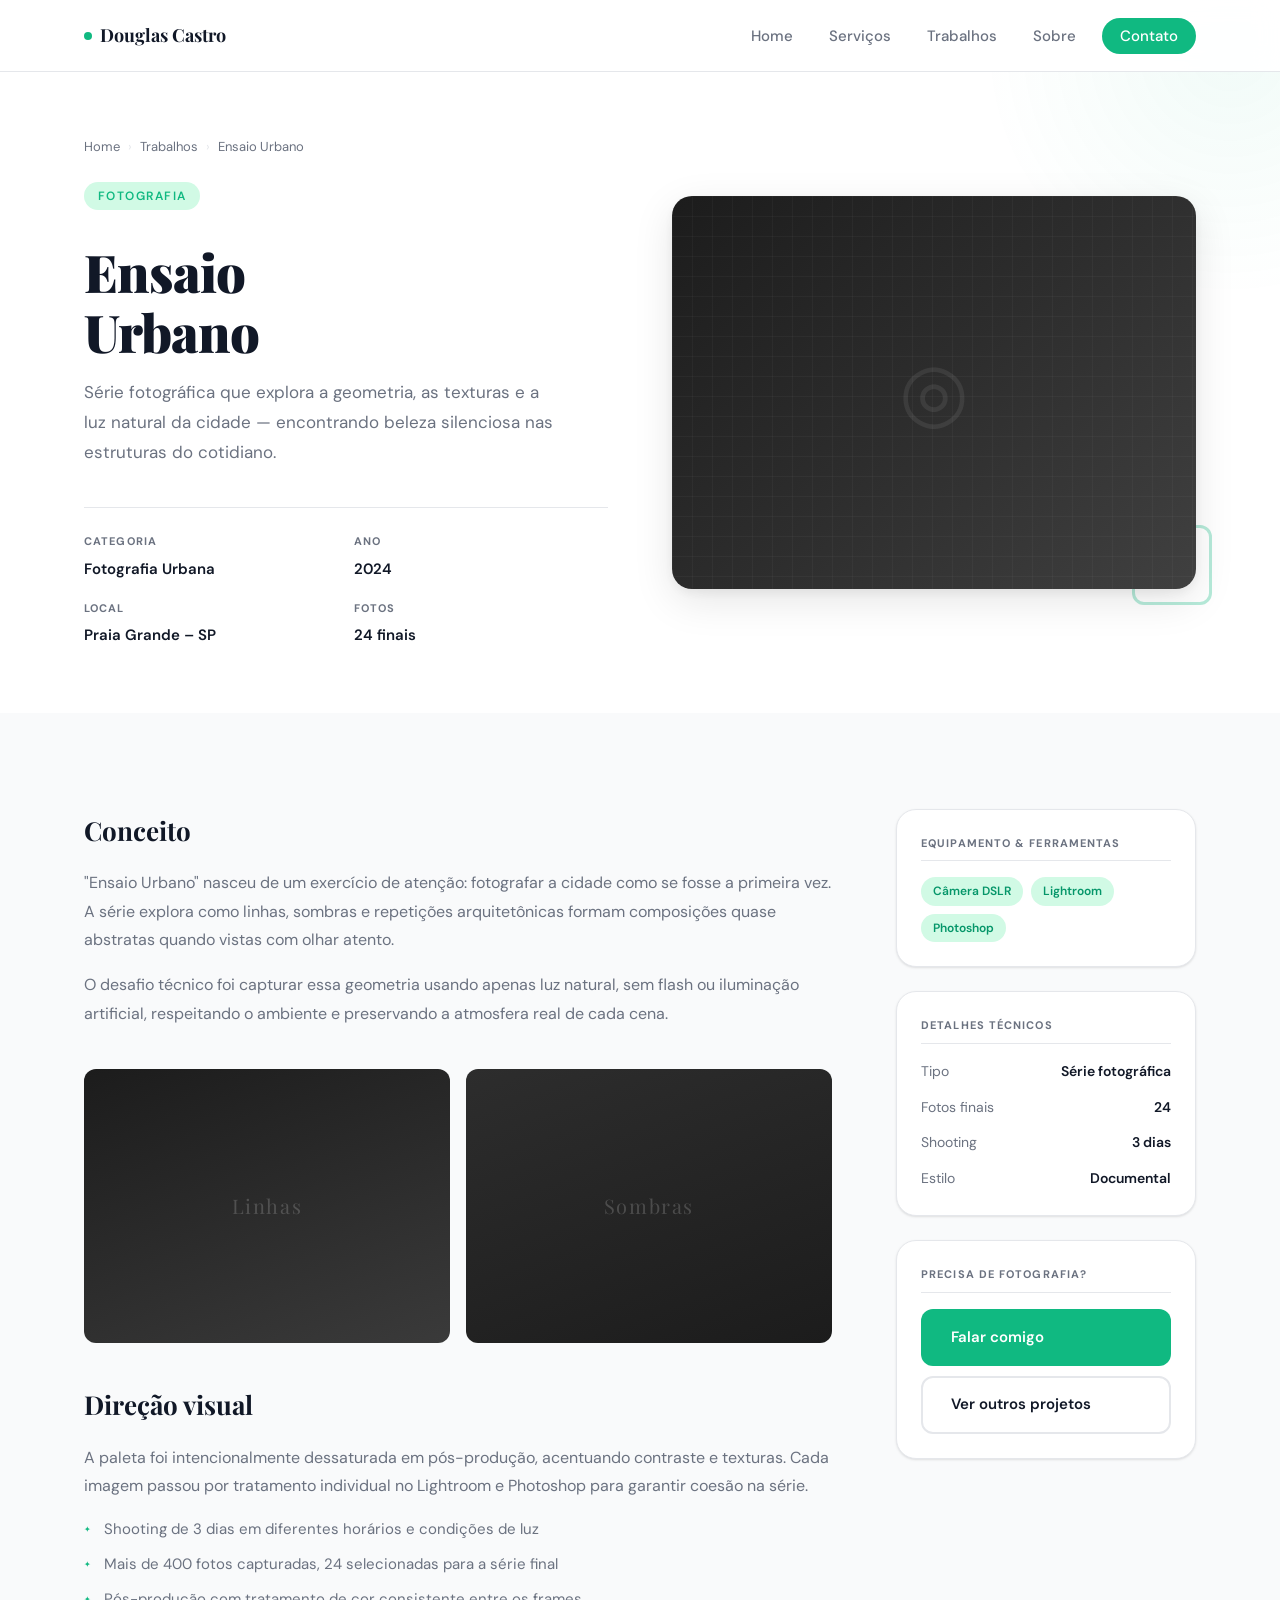
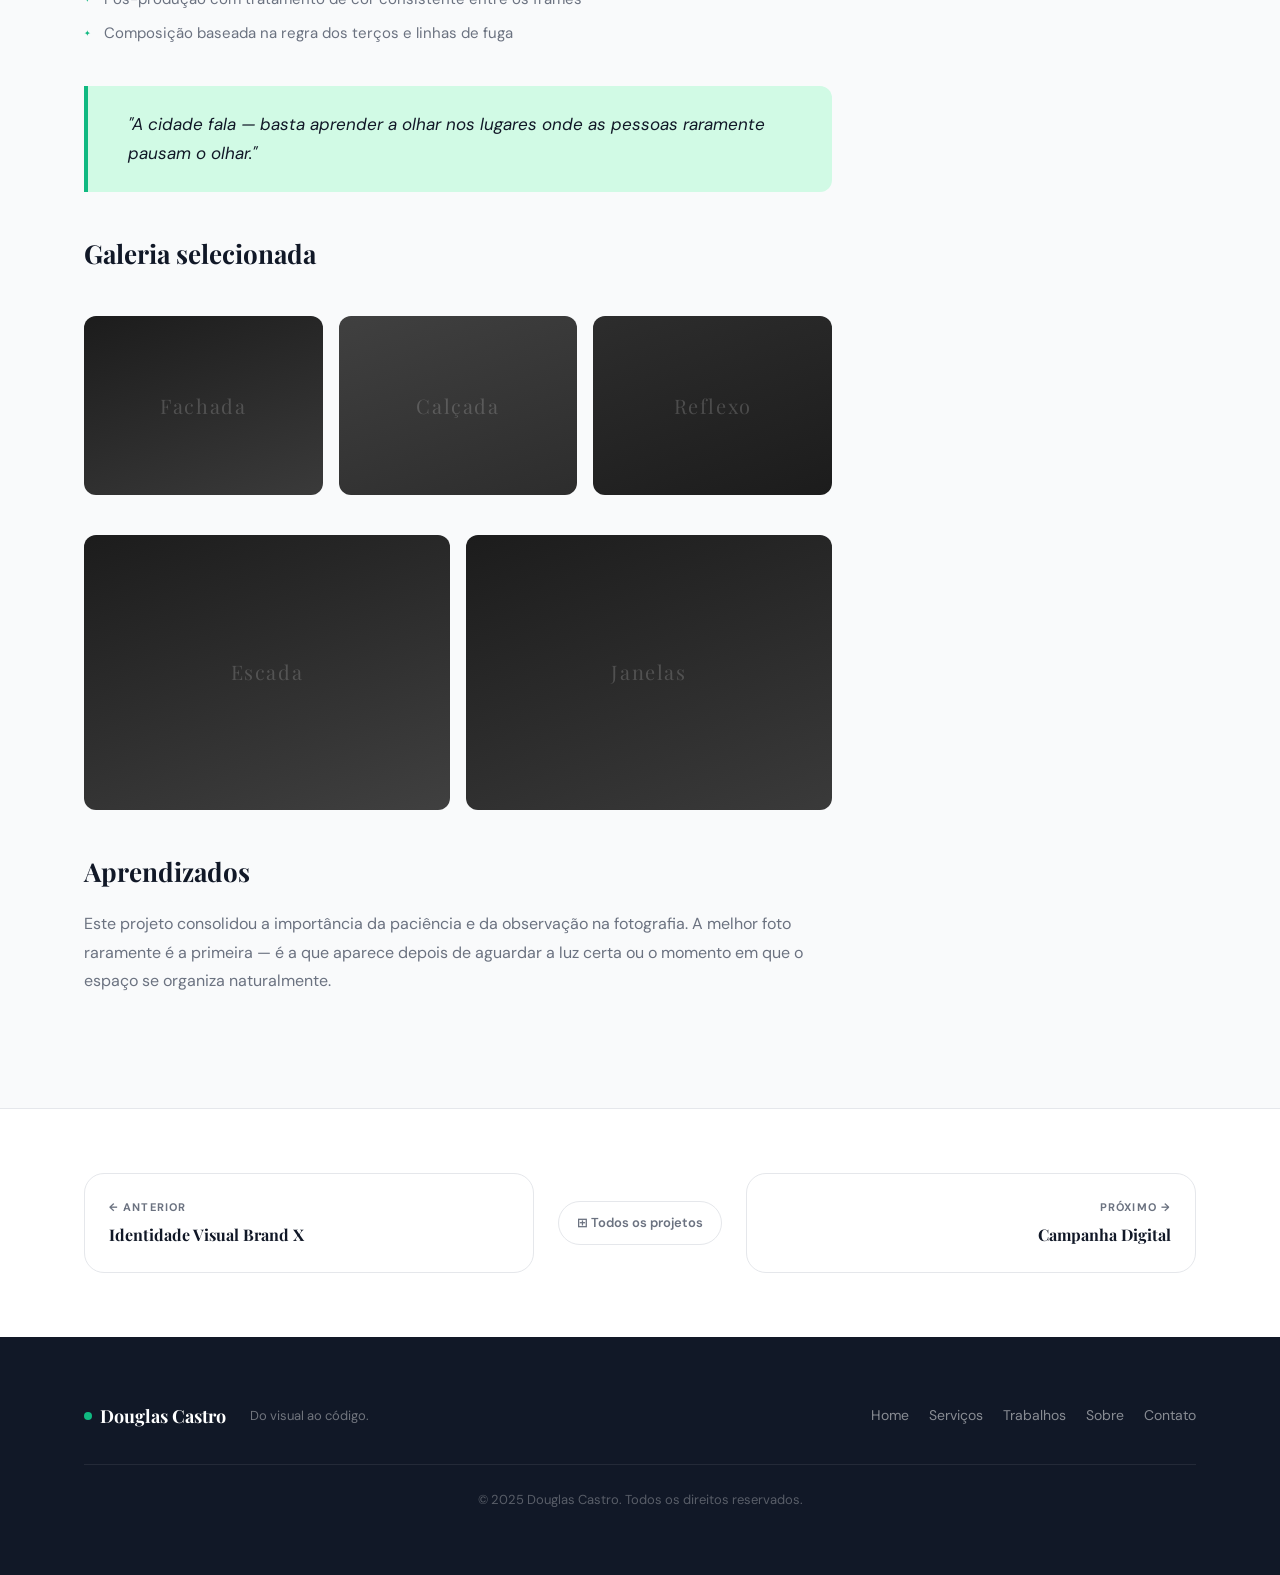
==== projeto-ensaio-urbano.html @ 63930038 "firt commit" ====
<!DOCTYPE html>
<html lang="pt-BR">
<head>
  <meta charset="UTF-8" />
  <meta name="viewport" content="width=device-width, initial-scale=1.0" />
  <title>Ensaio Urbano — Douglas Castro</title>
  <link rel="stylesheet" href="styles.css" />
  <link rel="stylesheet" href="project.css" />
  <link rel="preconnect" href="https://fonts.googleapis.com" />
  <link rel="preconnect" href="https://fonts.gstatic.com" crossorigin />
  <link href="https://fonts.googleapis.com/css2?family=Playfair+Display:wght@400;700;900&family=DM+Sans:wght@300;400;500;600&display=swap" rel="stylesheet" />
  <style>
    .cover-gradient {
      background: linear-gradient(135deg, #1c1c1c 0%, #2d2d2d 50%, #404040 100%);
    }
    .cover-gradient::before {
      content: '';
      position: absolute;
      inset: 0;
      background-image:
        linear-gradient(rgba(255,255,255,.03) 1px, transparent 1px),
        linear-gradient(90deg, rgba(255,255,255,.03) 1px, transparent 1px);
      background-size: 20px 20px;
    }
    .cover-gradient::after {
      content: '◎';
      position: absolute;
      inset: 0;
      display: flex;
      align-items: center;
      justify-content: center;
      font-size: 5rem;
      color: rgba(255,255,255,.08);
    }
    .img-g1 { background: linear-gradient(160deg, #1c1c1c, #3a3a3a); }
    .img-g2 { background: linear-gradient(160deg, #2d2d2d, #1c1c1c); }
    .img-g3 { background: linear-gradient(160deg, #404040, #2d2d2d); }
    .img-g4 { background: linear-gradient(160deg, #1c1c1c, #404040); }
    .img-label {
      position: absolute;
      inset: 0;
      display: flex;
      align-items: center;
      justify-content: center;
      font-family: var(--font-display);
      font-size: 1.25rem;
      color: rgba(255,255,255,.18);
      letter-spacing: 0.08em;
    }
  </style>
</head>
<body>

  <!-- HEADER -->
  <header class="header">
    <div class="container header__inner">
      <a href="index.html" class="header__logo">
        <span class="logo-dot"></span>Douglas Castro
      </a>
      <input type="checkbox" id="nav-toggle" class="nav-toggle" />
      <label for="nav-toggle" class="nav-burger" aria-label="Menu">
        <span></span><span></span><span></span>
      </label>
      <nav class="nav" aria-label="Navegação principal">
        <ul class="nav__list">
          <li><a href="index.html#home"      class="nav__link">Home</a></li>
          <li><a href="index.html#servicos"  class="nav__link">Serviços</a></li>
          <li><a href="index.html#trabalhos" class="nav__link">Trabalhos</a></li>
          <li><a href="index.html#sobre"     class="nav__link">Sobre</a></li>
          <li><a href="index.html#contato"   class="nav__link nav__link--cta">Contato</a></li>
        </ul>
      </nav>
    </div>
  </header>


  <!-- HERO DO PROJETO -->
  <section class="project-hero">
    <div class="container project-hero__inner">

      <div class="project-hero__text">
        <nav class="breadcrumb" aria-label="Breadcrumb">
          <a href="index.html">Home</a>
          <span class="breadcrumb__sep">›</span>
          <a href="index.html#trabalhos">Trabalhos</a>
          <span class="breadcrumb__sep">›</span>
          <span>Ensaio Urbano</span>
        </nav>

        <div class="project-hero__meta">
          <span class="section__tag">Fotografia</span>
        </div>

        <h1 class="project-hero__title">Ensaio<br />Urbano</h1>

        <p class="project-hero__desc">
          Série fotográfica que explora a geometria, as texturas e a luz natural
          da cidade — encontrando beleza silenciosa nas estruturas do cotidiano.
        </p>

        <div class="project-hero__info">
          <div class="project-info-item">
            <span class="project-info-item__label">Categoria</span>
            <span class="project-info-item__value">Fotografia Urbana</span>
          </div>
          <div class="project-info-item">
            <span class="project-info-item__label">Ano</span>
            <span class="project-info-item__value">2024</span>
          </div>
          <div class="project-info-item">
            <span class="project-info-item__label">Local</span>
            <span class="project-info-item__value">Praia Grande – SP</span>
          </div>
          <div class="project-info-item">
            <span class="project-info-item__label">Fotos</span>
            <span class="project-info-item__value">24 finais</span>
          </div>
        </div>
      </div>

      <div class="project-hero__visual">
        <div class="project-hero__cover">
          <div class="project-hero__cover-bg cover-gradient"></div>
        </div>
        <div class="project-hero__decor"></div>
      </div>
    </div>
    <div class="project-hero__bg-circle" aria-hidden="true"></div>
  </section>


  <!-- CORPO DO PROJETO -->
  <section class="project-body">
    <div class="container project-body__inner">

      <article class="project-content">

        <h2>Conceito</h2>
        <p>
          "Ensaio Urbano" nasceu de um exercício de atenção: fotografar a cidade como
          se fosse a primeira vez. A série explora como linhas, sombras e repetições
          arquitetônicas formam composições quase abstratas quando vistas com olhar atento.
        </p>
        <p>
          O desafio técnico foi capturar essa geometria usando apenas luz natural,
          sem flash ou iluminação artificial, respeitando o ambiente e preservando
          a atmosfera real de cada cena.
        </p>

        <div class="project-gallery project-gallery--2">
          <div class="project-gallery__item img-g1">
            <span class="img-label">Linhas</span>
          </div>
          <div class="project-gallery__item img-g2">
            <span class="img-label">Sombras</span>
          </div>
        </div>

        <h2>Direção visual</h2>
        <p>
          A paleta foi intencionalmente dessaturada em pós-produção, acentuando
          contraste e texturas. Cada imagem passou por tratamento individual no
          Lightroom e Photoshop para garantir coesão na série.
        </p>

        <ul>
          <li>Shooting de 3 dias em diferentes horários e condições de luz</li>
          <li>Mais de 400 fotos capturadas, 24 selecionadas para a série final</li>
          <li>Pós-produção com tratamento de cor consistente entre os frames</li>
          <li>Composição baseada na regra dos terços e linhas de fuga</li>
        </ul>

        <div class="project-highlight">
          <p>
            "A cidade fala — basta aprender a olhar nos lugares onde as pessoas
            raramente pausam o olhar."
          </p>
        </div>

        <h2>Galeria selecionada</h2>

        <div class="project-gallery project-gallery--3">
          <div class="project-gallery__item img-g1">
            <span class="img-label">Fachada</span>
          </div>
          <div class="project-gallery__item img-g3">
            <span class="img-label">Calçada</span>
          </div>
          <div class="project-gallery__item img-g2">
            <span class="img-label">Reflexo</span>
          </div>
        </div>

        <div class="project-gallery project-gallery--2">
          <div class="project-gallery__item img-g4">
            <span class="img-label">Escada</span>
          </div>
          <div class="project-gallery__item img-g1">
            <span class="img-label">Janelas</span>
          </div>
        </div>

        <h2>Aprendizados</h2>
        <p>
          Este projeto consolidou a importância da paciência e da observação na fotografia.
          A melhor foto raramente é a primeira — é a que aparece depois de aguardar
          a luz certa ou o momento em que o espaço se organiza naturalmente.
        </p>

      </article>

      <!-- Sidebar -->
      <aside class="project-sidebar">

        <div class="sidebar-card">
          <p class="sidebar-card__title">Equipamento & Ferramentas</p>
          <div class="sidebar-tags">
            <span class="sidebar-tag">Câmera DSLR</span>
            <span class="sidebar-tag">Lightroom</span>
            <span class="sidebar-tag">Photoshop</span>
          </div>
        </div>

        <div class="sidebar-card">
          <p class="sidebar-card__title">Detalhes técnicos</p>
          <ul class="sidebar-list">
            <li class="sidebar-list__item">
              <span class="sidebar-list__key">Tipo</span>
              <span class="sidebar-list__val">Série fotográfica</span>
            </li>
            <li class="sidebar-list__item">
              <span class="sidebar-list__key">Fotos finais</span>
              <span class="sidebar-list__val">24</span>
            </li>
            <li class="sidebar-list__item">
              <span class="sidebar-list__key">Shooting</span>
              <span class="sidebar-list__val">3 dias</span>
            </li>
            <li class="sidebar-list__item">
              <span class="sidebar-list__key">Estilo</span>
              <span class="sidebar-list__val">Documental</span>
            </li>
          </ul>
        </div>

        <div class="sidebar-card">
          <p class="sidebar-card__title">Precisa de fotografia?</p>
          <div class="sidebar-cta">
            <a href="index.html#contato" class="btn btn--primary">Falar comigo</a>
            <a href="index.html#trabalhos" class="btn btn--ghost">Ver outros projetos</a>
          </div>
        </div>

      </aside>
    </div>
  </section>


  <!-- NAVEGAÇÃO ENTRE PROJETOS -->
  <nav class="project-nav" aria-label="Navegação entre projetos">
    <div class="container project-nav__inner">
      <a href="projeto-identidade-brand-x.html" class="project-nav__link project-nav__link--prev">
        <span class="project-nav__label">← Anterior</span>
        <span class="project-nav__name">Identidade Visual Brand X</span>
      </a>
      <div class="project-nav__center">
        <a href="index.html#trabalhos" class="project-nav__all">⊞ Todos os projetos</a>
      </div>
      <a href="projeto-campanha-digital.html" class="project-nav__link project-nav__link--next">
        <span class="project-nav__label">Próximo →</span>
        <span class="project-nav__name">Campanha Digital</span>
      </a>
    </div>
  </nav>


  <!-- FOOTER -->
  <footer class="footer">
    <div class="container footer__inner">
      <div class="footer__brand">
        <span class="logo-dot"></span>Douglas Castro
        <p class="footer__tagline">Do visual ao código.</p>
      </div>
      <nav class="footer__nav" aria-label="Rodapé">
        <a href="index.html#home">Home</a>
        <a href="index.html#servicos">Serviços</a>
        <a href="index.html#trabalhos">Trabalhos</a>
        <a href="index.html#sobre">Sobre</a>
        <a href="index.html#contato">Contato</a>
      </nav>
      <p class="footer__copy">© 2025 Douglas Castro. Todos os direitos reservados.</p>
    </div>
  </footer>

</body>
</html>
---- styles.css ----
/* ============================================================
   DOUGLAS CASTRO — PORTFÓLIO
   styles.css  |  Minimalista, moderno, criativo
   ============================================================ */


/* ============================================================
   1. VARIÁVEIS & RESET
   ============================================================ */

:root {
  /* Cores */
  --clr-white:    #FFFFFF;
  --clr-bg:       #F9FAFB;
  --clr-surface:  #FFFFFF;
  --clr-border:   #E5E7EB;
  --clr-text:     #374151;
  --clr-muted:    #6B7280;
  --clr-heading:  #111827;

  --clr-green:    #10B981;
  --clr-green-lt: #D1FAE5;
  --clr-green-dk: #059669;

  --clr-blue:     #2563EB;
  --clr-blue-lt:  #DBEAFE;
  --clr-blue-dk:  #1D4ED8;

  /* Tipografia */
  --font-display: 'Playfair Display', Georgia, serif;
  --font-body:    'DM Sans', system-ui, sans-serif;

  /* Espaçamentos */
  --space-xs:  0.5rem;
  --space-sm:  1rem;
  --space-md:  1.5rem;
  --space-lg:  2.5rem;
  --space-xl:  4rem;
  --space-2xl: 6rem;

  /* Bordas */
  --radius-sm: 6px;
  --radius-md: 12px;
  --radius-lg: 20px;
  --radius-full: 9999px;

  /* Sombras */
  --shadow-sm: 0 1px 3px rgba(0,0,0,.07), 0 1px 2px rgba(0,0,0,.05);
  --shadow-md: 0 4px 16px rgba(0,0,0,.08), 0 2px 6px rgba(0,0,0,.05);
  --shadow-lg: 0 12px 40px rgba(0,0,0,.10), 0 4px 12px rgba(0,0,0,.06);

  /* Transições */
  --transition: 0.25s cubic-bezier(0.4, 0, 0.2, 1);
  --transition-slow: 0.4s cubic-bezier(0.4, 0, 0.2, 1);

  /* Header */
  --header-h: 72px;
}

/* Reset */
*, *::before, *::after {
  box-sizing: border-box;
  margin: 0;
  padding: 0;
}

html {
  scroll-behavior: smooth;
  font-size: 16px;
  -webkit-text-size-adjust: 100%;
}

body {
  font-family: var(--font-body);
  font-size: 1rem;
  line-height: 1.7;
  color: var(--clr-text);
  background-color: var(--clr-bg);
  overflow-x: hidden;
}

img, svg { display: block; max-width: 100%; }
a { color: inherit; text-decoration: none; }
ul, ol { list-style: none; }
button, input, textarea { font-family: inherit; }
strong { font-weight: 600; }


/* ============================================================
   2. UTILITÁRIOS GLOBAIS
   ============================================================ */

.container {
  width: 100%;
  max-width: 1160px;
  margin-inline: auto;
  padding-inline: 1.5rem;
}

.section {
  padding-block: var(--space-2xl);
}

/* Cabeçalho de seção reutilizável */
.section__header {
  text-align: center;
  max-width: 600px;
  margin-inline: auto;
  margin-bottom: var(--space-xl);
}

.section__tag {
  display: inline-block;
  font-size: 0.75rem;
  font-weight: 600;
  letter-spacing: 0.12em;
  text-transform: uppercase;
  color: var(--clr-green);
  background: var(--clr-green-lt);
  padding: 4px 14px;
  border-radius: var(--radius-full);
  margin-bottom: var(--space-sm);
}

.section__title {
  font-family: var(--font-display);
  font-size: clamp(2rem, 4vw, 2.75rem);
  font-weight: 700;
  color: var(--clr-heading);
  line-height: 1.2;
  margin-bottom: var(--space-sm);
}

.section__subtitle {
  color: var(--clr-muted);
  font-size: 1.0625rem;
  line-height: 1.75;
}


/* ============================================================
   3. BOTÕES
   ============================================================ */

.btn {
  display: inline-flex;
  align-items: center;
  gap: 8px;
  padding: 14px 28px;
  border-radius: var(--radius-md);
  font-size: 0.9375rem;
  font-weight: 600;
  cursor: pointer;
  border: 2px solid transparent;
  transition: transform var(--transition), box-shadow var(--transition),
              background var(--transition), color var(--transition),
              border-color var(--transition);
}

.btn:hover { transform: translateY(-2px); }
.btn:active { transform: translateY(0); }

.btn--primary {
  background: var(--clr-green);
  color: var(--clr-white);
}
.btn--primary:hover {
  background: var(--clr-green-dk);
  box-shadow: 0 6px 20px rgba(16,185,129,.35);
}

.btn--ghost {
  background: transparent;
  color: var(--clr-heading);
  border-color: var(--clr-border);
}
.btn--ghost:hover {
  border-color: var(--clr-heading);
  box-shadow: var(--shadow-sm);
}

.btn--full { width: 100%; justify-content: center; }

.btn svg {
  width: 18px;
  height: 18px;
  flex-shrink: 0;
}


/* ============================================================
   4. HEADER
   ============================================================ */

.header {
  position: fixed;
  top: 0;
  left: 0;
  right: 0;
  height: var(--header-h);
  background: rgba(255,255,255,.92);
  backdrop-filter: blur(12px);
  -webkit-backdrop-filter: blur(12px);
  border-bottom: 1px solid var(--clr-border);
  z-index: 1000;
}

.header__inner {
  display: flex;
  align-items: center;
  justify-content: space-between;
  height: 100%;
}

/* Logo */
.header__logo {
  display: flex;
  align-items: center;
  gap: 8px;
  font-family: var(--font-display);
  font-size: 1.125rem;
  font-weight: 700;
  color: var(--clr-heading);
  transition: color var(--transition);
}
.header__logo:hover { color: var(--clr-green); }

.logo-dot {
  width: 8px;
  height: 8px;
  border-radius: 50%;
  background: var(--clr-green);
  flex-shrink: 0;
}

/* Nav */
.nav__list {
  display: flex;
  align-items: center;
  gap: var(--space-sm);
}

.nav__link {
  font-size: 0.9375rem;
  font-weight: 500;
  color: var(--clr-muted);
  padding: 6px 10px;
  border-radius: var(--radius-sm);
  transition: color var(--transition), background var(--transition);
  position: relative;
}

.nav__link::after {
  content: '';
  position: absolute;
  bottom: 0;
  left: 10px;
  right: 10px;
  height: 2px;
  background: var(--clr-green);
  transform: scaleX(0);
  transition: transform var(--transition);
  border-radius: 1px;
}

.nav__link:hover { color: var(--clr-heading); }
.nav__link:hover::after { transform: scaleX(1); }

.nav__link--cta {
  background: var(--clr-green);
  color: var(--clr-white) !important;
  padding: 8px 18px;
  border-radius: var(--radius-full);
}
.nav__link--cta::after { display: none; }
.nav__link--cta:hover {
  background: var(--clr-green-dk);
  box-shadow: 0 4px 14px rgba(16,185,129,.3);
}

/* Menu mobile — checkbox hack */
.nav-toggle { display: none; }
.nav-burger  { display: none; }


/* ============================================================
   5. HERO
   ============================================================ */

.hero {
  padding-top: calc(var(--header-h) + 5rem);
  padding-bottom: 5rem;
  position: relative;
  overflow: hidden;
  background: var(--clr-white);
}

.hero__inner {
  position: relative;
  z-index: 2;
  text-align: center;
}

/* Badge */
.hero__badge {
  display: inline-flex;
  align-items: center;
  gap: 6px;
  font-size: 0.8125rem;
  font-weight: 600;
  color: var(--clr-green-dk);
  background: var(--clr-green-lt);
  border: 1px solid #6EE7B7;
  padding: 6px 16px;
  border-radius: var(--radius-full);
  margin-bottom: var(--space-md);
  animation: fadeInDown 0.6s ease both;
}

/* Headline */
.hero__title {
  font-family: var(--font-display);
  font-size: clamp(2.5rem, 6vw, 4.5rem);
  font-weight: 900;
  color: var(--clr-heading);
  line-height: 1.1;
  letter-spacing: -0.02em;
  margin-bottom: var(--space-md);
  animation: fadeInUp 0.7s ease 0.1s both;
}

.hero__title em {
  font-style: italic;
  color: var(--clr-green);
  position: relative;
}

/* Underline decorativo no em */
.hero__title em::after {
  content: '';
  position: absolute;
  bottom: 2px;
  left: 0;
  right: 0;
  height: 3px;
  background: linear-gradient(90deg, var(--clr-green), var(--clr-blue));
  border-radius: 2px;
  opacity: 0.4;
}

/* Subtítulo */
.hero__subtitle {
  font-size: clamp(1.0625rem, 2.5vw, 1.25rem);
  color: var(--clr-muted);
  max-width: 520px;
  margin-inline: auto;
  margin-bottom: var(--space-lg);
  animation: fadeInUp 0.7s ease 0.2s both;
}

/* Botões */
.hero__actions {
  display: flex;
  align-items: center;
  justify-content: center;
  flex-wrap: wrap;
  gap: var(--space-sm);
  margin-bottom: var(--space-xl);
  animation: fadeInUp 0.7s ease 0.3s both;
}

/* Stats */
.hero__stats {
  display: flex;
  align-items: center;
  justify-content: center;
  flex-wrap: wrap;
  gap: var(--space-lg);
  animation: fadeInUp 0.7s ease 0.4s both;
}

.stat {
  text-align: center;
}

.stat__number {
  display: block;
  font-family: var(--font-display);
  font-size: 2rem;
  font-weight: 700;
  color: var(--clr-heading);
  line-height: 1;
  margin-bottom: 4px;
}

.stat__label {
  font-size: 0.8125rem;
  color: var(--clr-muted);
  font-weight: 500;
}

.stat__divider {
  width: 1px;
  height: 40px;
  background: var(--clr-border);
}

/* Elementos de fundo */
.hero__bg-circle {
  position: absolute;
  top: -180px;
  right: -180px;
  width: 560px;
  height: 560px;
  border-radius: 50%;
  background: radial-gradient(circle, rgba(16,185,129,.08) 0%, transparent 70%);
  pointer-events: none;
  z-index: 1;
}

.hero__bg-dot-grid {
  position: absolute;
  bottom: 0;
  left: 0;
  right: 0;
  height: 200px;
  background-image: radial-gradient(circle, var(--clr-border) 1px, transparent 1px);
  background-size: 28px 28px;
  opacity: 0.6;
  pointer-events: none;
  z-index: 1;
  mask-image: linear-gradient(to top, rgba(0,0,0,0.15), transparent);
  -webkit-mask-image: linear-gradient(to top, rgba(0,0,0,0.15), transparent);
}

/* Utilitário break */
.break-md { display: none; }


/* ============================================================
   6. SERVIÇOS — cards
   ============================================================ */

.services {
  background: var(--clr-bg);
}

.services__grid {
  display: grid;
  grid-template-columns: repeat(auto-fit, minmax(240px, 1fr));
  gap: var(--space-md);
}

/* Card base */
.card--service {
  background: var(--clr-surface);
  border: 1px solid var(--clr-border);
  border-radius: var(--radius-lg);
  padding: var(--space-lg);
  position: relative;
  transition: transform var(--transition), box-shadow var(--transition),
              border-color var(--transition);
}

.card--service:hover {
  transform: translateY(-4px);
  box-shadow: var(--shadow-lg);
  border-color: var(--clr-green-lt);
}

.card__badge {
  position: absolute;
  top: 20px;
  right: 20px;
  font-size: 0.6875rem;
  font-weight: 700;
  text-transform: uppercase;
  letter-spacing: 0.08em;
  color: var(--clr-blue);
  background: var(--clr-blue-lt);
  padding: 3px 10px;
  border-radius: var(--radius-full);
}

.card__icon {
  width: 52px;
  height: 52px;
  background: var(--clr-green-lt);
  border-radius: var(--radius-md);
  display: flex;
  align-items: center;
  justify-content: center;
  margin-bottom: var(--space-md);
  color: var(--clr-green-dk);
  transition: background var(--transition), color var(--transition);
}

.card__icon svg {
  width: 26px;
  height: 26px;
}

.card--service:hover .card__icon {
  background: var(--clr-green);
  color: var(--clr-white);
}

.card--new .card__icon {
  background: var(--clr-blue-lt);
  color: var(--clr-blue);
}

.card--new:hover .card__icon {
  background: var(--clr-blue);
  color: var(--clr-white);
}

.card__title {
  font-family: var(--font-display);
  font-size: 1.25rem;
  font-weight: 700;
  color: var(--clr-heading);
  margin-bottom: var(--space-xs);
}

.card__desc {
  font-size: 0.9375rem;
  color: var(--clr-muted);
  line-height: 1.65;
  margin-bottom: var(--space-sm);
}

.card__tags {
  display: flex;
  flex-wrap: wrap;
  gap: 6px;
}

.card__tags li {
  font-size: 0.75rem;
  font-weight: 600;
  color: var(--clr-muted);
  background: var(--clr-bg);
  border: 1px solid var(--clr-border);
  padding: 3px 10px;
  border-radius: var(--radius-full);
  transition: color var(--transition), border-color var(--transition);
}

.card--service:hover .card__tags li {
  color: var(--clr-green-dk);
  border-color: var(--clr-green-lt);
}


/* ============================================================
   7. PORTFÓLIO — grid
   ============================================================ */

.portfolio {
  background: var(--clr-white);
}

.portfolio__grid {
  display: grid;
  grid-template-columns: repeat(3, 1fr);
  grid-template-rows: auto;
  gap: 16px;
}

/* Fazer primeiro e quarto item maiores */
.portfolio-item:nth-child(1) { grid-column: span 2; }
.portfolio-item:nth-child(4) { grid-column: span 2; }

.portfolio-item {
  border-radius: var(--radius-lg);
  overflow: hidden;
  cursor: pointer;
}

.portfolio-item__img {
  position: relative;
  height: 300px;
  overflow: hidden;
  background-size: cover;
  background-position: center;
  transition: transform var(--transition-slow);
}

/* Placeholders com gradientes distintos por categoria */
.portfolio-item__img--1 {
  background: linear-gradient(135deg, #1a1a2e 0%, #16213e 50%, #0f3460 100%);
}
.portfolio-item__img--2 {
  background: linear-gradient(135deg, #2d2d2d 0%, #3a3a3a 50%, #4a4a4a 100%);
}
.portfolio-item__img--3 {
  background: linear-gradient(135deg, #064e3b 0%, #065f46 50%, #047857 100%);
}
.portfolio-item__img--4 {
  background: linear-gradient(135deg, #1e1b4b 0%, #312e81 50%, #3730a3 100%);
}
.portfolio-item__img--5 {
  background: linear-gradient(135deg, #431407 0%, #7c2d12 50%, #9a3412 100%);
}
.portfolio-item__img--6 {
  background: linear-gradient(135deg, #14532d 0%, #15803d 50%, #16a34a 100%);
}

/* Adicionar textura sutil de grade nos placeholders */
.portfolio-item__img::before {
  content: '';
  position: absolute;
  inset: 0;
  background-image:
    linear-gradient(rgba(255,255,255,.04) 1px, transparent 1px),
    linear-gradient(90deg, rgba(255,255,255,.04) 1px, transparent 1px);
  background-size: 30px 30px;
  z-index: 1;
}

.portfolio-item:hover .portfolio-item__img {
  transform: scale(1.04);
}

/* Overlay no hover */
.portfolio-item__overlay {
  position: absolute;
  inset: 0;
  background: linear-gradient(
    to top,
    rgba(0,0,0,.85) 0%,
    rgba(0,0,0,.5) 50%,
    transparent 100%
  );
  display: flex;
  flex-direction: column;
  justify-content: flex-end;
  padding: var(--space-md);
  opacity: 0;
  transform: translateY(8px);
  transition: opacity var(--transition), transform var(--transition);
  z-index: 2;
}

.portfolio-item:hover .portfolio-item__overlay,
.portfolio-item:focus  .portfolio-item__overlay {
  opacity: 1;
  transform: translateY(0);
}

.portfolio-item__cat {
  font-size: 0.6875rem;
  font-weight: 700;
  letter-spacing: 0.1em;
  text-transform: uppercase;
  color: var(--clr-green);
  background: rgba(16,185,129,.15);
  border: 1px solid rgba(16,185,129,.3);
  padding: 3px 10px;
  border-radius: var(--radius-full);
  align-self: flex-start;
  margin-bottom: 8px;
}

.portfolio-item__name {
  font-family: var(--font-display);
  font-size: 1.125rem;
  font-weight: 700;
  color: var(--clr-white);
  margin-bottom: 4px;
}

.portfolio-item__desc {
  font-size: 0.875rem;
  color: rgba(255,255,255,.7);
  line-height: 1.5;
}

/* Placeholder decorativo visível sem hover */
.portfolio-item__img--1::after,
.portfolio-item__img--2::after,
.portfolio-item__img--3::after,
.portfolio-item__img--4::after,
.portfolio-item__img--5::after,
.portfolio-item__img--6::after {
  content: '✦';
  position: absolute;
  inset: 0;
  display: flex;
  align-items: center;
  justify-content: center;
  font-size: 2.5rem;
  color: rgba(255,255,255,.12);
  z-index: 1;
  transition: opacity var(--transition);
}

.portfolio-item:hover .portfolio-item__img--1::after,
.portfolio-item:hover .portfolio-item__img--2::after,
.portfolio-item:hover .portfolio-item__img--3::after,
.portfolio-item:hover .portfolio-item__img--4::after,
.portfolio-item:hover .portfolio-item__img--5::after,
.portfolio-item:hover .portfolio-item__img--6::after {
  opacity: 0;
}


/* ============================================================
   8. SOBRE
   ============================================================ */

.about {
  background: var(--clr-bg);
}

.about__inner {
  display: grid;
  grid-template-columns: 360px 1fr;
  gap: var(--space-xl);
  align-items: center;
}

/* Visual */
.about__visual {
  position: relative;
}

.about__photo-frame {
  width: 100%;
  aspect-ratio: 4 / 5;
  border-radius: var(--radius-lg);
  overflow: hidden;
  background: linear-gradient(135deg, #1f2937, #374151);
  display: flex;
  align-items: center;
  justify-content: center;
  position: relative;
  box-shadow: var(--shadow-lg);
}

/* Grid decorativo no frame */
.about__photo-frame::before {
  content: '';
  position: absolute;
  inset: 0;
  background-image:
    linear-gradient(rgba(255,255,255,.04) 1px, transparent 1px),
    linear-gradient(90deg, rgba(255,255,255,.04) 1px, transparent 1px);
  background-size: 24px 24px;
}

.about__photo-placeholder {
  font-family: var(--font-display);
  font-size: 3.5rem;
  font-weight: 900;
  color: rgba(255,255,255,.15);
  z-index: 1;
  position: relative;
}

.about__accent-line {
  position: absolute;
  bottom: -20px;
  left: -20px;
  width: 120px;
  height: 120px;
  border: 3px solid var(--clr-green);
  border-radius: var(--radius-md);
  z-index: -1;
  opacity: 0.4;
}

.about__photo {
  width: 100%;
  height: 100%;
  object-fit: cover; /* mantém proporção e preenche */
  border-radius: 8px; /* opcional */
}

/* Conteúdo */
.about__content .section__tag { margin-bottom: var(--space-xs); }

.about__text {
  color: var(--clr-muted);
  font-size: 1rem;
  line-height: 1.75;
  margin-bottom: var(--space-sm);
}

.about__text strong { color: var(--clr-heading); }

/* Timeline */
.timeline {
  margin-top: var(--space-lg);
  display: flex;
  flex-direction: column;
  gap: var(--space-sm);
  border-left: 2px solid var(--clr-border);
  padding-left: var(--space-md);
}

.timeline__item {
  display: flex;
  align-items: flex-start;
  gap: 12px;
  position: relative;
}

.timeline__dot {
  position: absolute;
  left: calc(-1 * var(--space-md) - 5px);
  top: 6px;
  width: 8px;
  height: 8px;
  border-radius: 50%;
  background: var(--clr-border);
  border: 2px solid var(--clr-bg);
  flex-shrink: 0;
}

.timeline__dot--active {
  background: var(--clr-green);
  box-shadow: 0 0 0 3px rgba(16,185,129,.2);
}

.timeline__item strong {
  display: block;
  font-size: 0.9375rem;
  color: var(--clr-heading);
  margin-bottom: 2px;
}

.timeline__item p {
  font-size: 0.875rem;
  color: var(--clr-muted);
}


/* ============================================================
   9. CONTATO
   ============================================================ */

.contact {
  background: var(--clr-white);
}

.contact__inner {
  display: grid;
  grid-template-columns: 1fr 1.2fr;
  gap: var(--space-xl);
  align-items: start;
}

.contact__info .section__tag { margin-bottom: var(--space-xs); }
.contact__info .section__title { margin-bottom: var(--space-sm); }

.contact__text {
  color: var(--clr-muted);
  font-size: 1rem;
  line-height: 1.75;
  margin-bottom: var(--space-lg);
}

/* Detalhes de contato */
.contact__details {
  display: flex;
  flex-direction: column;
  gap: 14px;
  margin-bottom: var(--space-lg);
}

.contact__detail {
  display: flex;
  align-items: center;
  gap: 12px;
  font-size: 0.9375rem;
  color: var(--clr-muted);
}

.contact__detail-icon {
  width: 38px;
  height: 38px;
  background: var(--clr-green-lt);
  border-radius: var(--radius-md);
  display: flex;
  align-items: center;
  justify-content: center;
  color: var(--clr-green-dk);
  flex-shrink: 0;
}

.contact__detail-icon svg {
  width: 18px;
  height: 18px;
}

.contact__link {
  color: var(--clr-blue);
  transition: color var(--transition);
}
.contact__link:hover { color: var(--clr-blue-dk); }

/* Redes sociais */
.contact__socials {
  display: flex;
  flex-wrap: wrap;
  gap: 10px;
}

.social-link {
  display: inline-flex;
  align-items: center;
  gap: 8px;
  font-size: 0.875rem;
  font-weight: 600;
  color: var(--clr-muted);
  background: var(--clr-bg);
  border: 1px solid var(--clr-border);
  padding: 8px 16px;
  border-radius: var(--radius-full);
  transition: color var(--transition), border-color var(--transition),
              box-shadow var(--transition), transform var(--transition);
}

.social-link svg {
  width: 16px;
  height: 16px;
}

.social-link:hover {
  color: var(--clr-heading);
  border-color: var(--clr-heading);
  transform: translateY(-2px);
  box-shadow: var(--shadow-sm);
}

/* Formulário */
.contact__form-wrap {
  background: var(--clr-bg);
  border: 1px solid var(--clr-border);
  border-radius: var(--radius-lg);
  padding: var(--space-lg);
  box-shadow: var(--shadow-md);
}

.contact-form {
  display: flex;
  flex-direction: column;
  gap: var(--space-md);
}

.form-group {
  display: flex;
  flex-direction: column;
  gap: 6px;
}

.form-label {
  font-size: 0.875rem;
  font-weight: 600;
  color: var(--clr-heading);
}

.form-input,
.form-textarea {
  padding: 12px 16px;
  background: var(--clr-white);
  border: 1.5px solid var(--clr-border);
  border-radius: var(--radius-md);
  font-size: 0.9375rem;
  color: var(--clr-text);
  outline: none;
  transition: border-color var(--transition), box-shadow var(--transition);
  resize: none;
}

.form-input::placeholder,
.form-textarea::placeholder {
  color: #9CA3AF;
}

.form-input:focus,
.form-textarea:focus {
  border-color: var(--clr-green);
  box-shadow: 0 0 0 3px rgba(16,185,129,.15);
}

.form-textarea { min-height: 140px; }


/* ============================================================
   10. FOOTER
   ============================================================ */

.footer {
  background: var(--clr-heading);
  color: rgba(255,255,255,.6);
  padding-block: var(--space-xl);
}

.footer__inner {
  display: flex;
  flex-wrap: wrap;
  align-items: center;
  justify-content: space-between;
  gap: var(--space-md);
}

/* Marca */
.footer__brand {
  display: flex;
  align-items: center;
  gap: 8px;
  font-family: var(--font-display);
  font-size: 1.125rem;
  font-weight: 700;
  color: var(--clr-white);
}

.footer__brand .logo-dot { background: var(--clr-green); }

.footer__tagline {
  font-family: var(--font-body);
  font-size: 0.8125rem;
  font-weight: 400;
  color: rgba(255,255,255,.4);
  margin-left: 16px;
}

/* Nav footer */
.footer__nav {
  display: flex;
  flex-wrap: wrap;
  gap: 6px 20px;
}

.footer__nav a {
  font-size: 0.875rem;
  color: rgba(255,255,255,.5);
  transition: color var(--transition);
}

.footer__nav a:hover { color: var(--clr-white); }

/* Copyright */
.footer__copy {
  width: 100%;
  text-align: center;
  font-size: 0.8125rem;
  color: rgba(255,255,255,.3);
  padding-top: var(--space-md);
  border-top: 1px solid rgba(255,255,255,.08);
  margin-top: var(--space-xs);
}


/* ============================================================
   11. ANIMAÇÕES
   ============================================================ */

@keyframes fadeInDown {
  from { opacity: 0; transform: translateY(-12px); }
  to   { opacity: 1; transform: translateY(0); }
}

@keyframes fadeInUp {
  from { opacity: 0; transform: translateY(16px); }
  to   { opacity: 1; transform: translateY(0); }
}


/* ============================================================
   12. RESPONSIVIDADE
   ============================================================ */

/* ---- Tablet (≤ 900px) ---------------------------------------- */
@media (max-width: 900px) {

  .portfolio__grid {
    grid-template-columns: repeat(2, 1fr);
  }

  .portfolio-item:nth-child(1),
  .portfolio-item:nth-child(4) {
    grid-column: span 1;
  }

  .about__inner {
    grid-template-columns: 1fr;
  }

  .about__visual {
    max-width: 340px;
    margin-inline: auto;
  }

  .contact__inner {
    grid-template-columns: 1fr;
  }

  .contact__info {
    text-align: center;
  }

  .contact__detail { justify-content: center; }
  .contact__socials { justify-content: center; }
}

/* ---- Mobile (≤ 640px) ---------------------------------------- */
@media (max-width: 640px) {

  :root {
    --space-xl:  3rem;
    --space-2xl: 4rem;
  }

  /* Nav mobile — hamburger */
  .nav-burger {
    display: flex;
    flex-direction: column;
    gap: 5px;
    cursor: pointer;
    padding: 8px;
    z-index: 1100;
  }

  .nav-burger span {
    display: block;
    width: 24px;
    height: 2px;
    background: var(--clr-heading);
    border-radius: 2px;
    transition: transform var(--transition), opacity var(--transition);
  }

  /* Estado aberto */
  .nav-toggle:checked ~ .nav-burger span:nth-child(1) {
    transform: translateY(7px) rotate(45deg);
  }
  .nav-toggle:checked ~ .nav-burger span:nth-child(2) {
    opacity: 0;
  }
  .nav-toggle:checked ~ .nav-burger span:nth-child(3) {
    transform: translateY(-7px) rotate(-45deg);
  }

  .nav {
    position: fixed;
    inset: 0;
    background: rgba(255,255,255,.97);
    backdrop-filter: blur(12px);
    display: flex;
    align-items: center;
    justify-content: center;
    z-index: 1050;
    opacity: 0;
    pointer-events: none;
    transition: opacity var(--transition);
  }

  .nav-toggle:checked ~ .nav {
    opacity: 1;
    pointer-events: auto;
  }

  .nav__list {
    flex-direction: column;
    gap: var(--space-md);
    text-align: center;
  }

  .nav__link {
    font-size: 1.5rem;
    font-family: var(--font-display);
    font-weight: 700;
    color: var(--clr-heading);
  }

  .nav__link--cta {
    padding: 12px 32px;
    font-size: 1rem;
  }

  /* Hero */
  .hero__actions {
    flex-direction: column;
    align-items: center;
  }

  .hero__actions .btn {
    width: 100%;
    max-width: 320px;
    justify-content: center;
  }

  .stat__divider { display: none; }
  .hero__stats   { gap: var(--space-md); }

  /* Portfólio */
  .portfolio__grid {
    grid-template-columns: 1fr;
  }

  .portfolio-item__img { height: 220px; }

  /* Footer */
  .footer__inner {
    flex-direction: column;
    text-align: center;
  }

  .footer__brand {
    flex-direction: column;
    gap: 4px;
  }

  .footer__brand .footer__tagline { margin-left: 0; }

  .footer__nav { justify-content: center; }
}

/* ---- Breakpoint md para o <br> no hero ---------------------- */
@media (min-width: 768px) {
  .break-md { display: inline; }
}
---- project.css ----
/* ============================================================
   DOUGLAS CASTRO — PÁGINAS DE PROJETO
   project.css  |  Compartilhado entre todos os projetos
   ============================================================ */

/* Importa variáveis e base do styles.css via @import */
/* (quando servido junto ao styles.css, as variáveis ficam disponíveis) */

/* ============================================================
   HERO DO PROJETO
   ============================================================ */

.project-hero {
  padding-top: calc(var(--header-h) + 4rem);
  padding-bottom: 4rem;
  background: var(--clr-white);
  position: relative;
  overflow: hidden;
}

.project-hero__inner {
  display: grid;
  grid-template-columns: 1fr 1fr;
  gap: var(--space-xl);
  align-items: center;
  position: relative;
  z-index: 2;
}

/* Breadcrumb */
.breadcrumb {
  display: flex;
  align-items: center;
  gap: 8px;
  font-size: 0.8125rem;
  color: var(--clr-muted);
  margin-bottom: var(--space-md);
}

.breadcrumb a {
  color: var(--clr-muted);
  transition: color var(--transition);
}
.breadcrumb a:hover { color: var(--clr-green); }

.breadcrumb__sep {
  color: var(--clr-border);
}

/* Cabeçalho do projeto */
.project-hero__meta {
  display: flex;
  flex-wrap: wrap;
  align-items: center;
  gap: 10px;
  margin-bottom: var(--space-sm);
}

.project-hero__title {
  font-family: var(--font-display);
  font-size: clamp(2rem, 4.5vw, 3.25rem);
  font-weight: 900;
  color: var(--clr-heading);
  line-height: 1.15;
  letter-spacing: -0.02em;
  margin-bottom: var(--space-sm);
}

.project-hero__desc {
  font-size: 1.0625rem;
  color: var(--clr-muted);
  line-height: 1.75;
  margin-bottom: var(--space-lg);
  max-width: 480px;
}

/* Info do projeto em grade */
.project-hero__info {
  display: grid;
  grid-template-columns: 1fr 1fr;
  gap: 16px;
  padding-top: var(--space-md);
  border-top: 1px solid var(--clr-border);
}

.project-info-item__label {
  display: block;
  font-size: 0.6875rem;
  font-weight: 700;
  letter-spacing: 0.1em;
  text-transform: uppercase;
  color: var(--clr-muted);
  margin-bottom: 4px;
}

.project-info-item__value {
  font-size: 0.9375rem;
  font-weight: 600;
  color: var(--clr-heading);
}

/* Visual hero */
.project-hero__visual {
  position: relative;
}

.project-hero__cover {
  width: 100%;
  aspect-ratio: 4 / 3;
  border-radius: var(--radius-lg);
  overflow: hidden;
  position: relative;
  box-shadow: var(--shadow-lg);
}

.project-hero__cover-bg {
  width: 100%;
  height: 100%;
  background-size: cover;
  background-position: center;
  transition: transform var(--transition-slow);
}

.project-hero__cover:hover .project-hero__cover-bg {
  transform: scale(1.03);
}

/* Decor */
.project-hero__decor {
  position: absolute;
  bottom: -16px;
  right: -16px;
  width: 80px;
  height: 80px;
  border: 3px solid var(--clr-green);
  border-radius: var(--radius-md);
  opacity: 0.3;
  z-index: -1;
}

.project-hero__bg-circle {
  position: absolute;
  top: -200px;
  right: -200px;
  width: 500px;
  height: 500px;
  border-radius: 50%;
  background: radial-gradient(circle, rgba(16,185,129,.06) 0%, transparent 70%);
  pointer-events: none;
  z-index: 1;
}

/* ============================================================
   CONTEÚDO DO PROJETO
   ============================================================ */

.project-body {
  background: var(--clr-bg);
  padding-block: var(--space-2xl);
}

.project-body__inner {
  display: grid;
  grid-template-columns: 1fr 300px;
  gap: var(--space-xl);
  align-items: start;
}

/* Conteúdo principal */
.project-content h2 {
  font-family: var(--font-display);
  font-size: 1.625rem;
  font-weight: 700;
  color: var(--clr-heading);
  margin-bottom: var(--space-sm);
  margin-top: var(--space-lg);
}

.project-content h2:first-child { margin-top: 0; }

.project-content p {
  font-size: 1rem;
  color: var(--clr-muted);
  line-height: 1.8;
  margin-bottom: var(--space-sm);
}

.project-content ul {
  list-style: none;
  margin-bottom: var(--space-sm);
  display: flex;
  flex-direction: column;
  gap: 10px;
}

.project-content ul li {
  font-size: 0.9375rem;
  color: var(--clr-muted);
  line-height: 1.65;
  padding-left: 20px;
  position: relative;
}

.project-content ul li::before {
  content: '✦';
  position: absolute;
  left: 0;
  color: var(--clr-green);
  font-size: 0.5rem;
  top: 6px;
}

/* Galeria de imagens dentro do conteúdo */
.project-gallery {
  display: grid;
  gap: 16px;
  margin-block: var(--space-lg);
}

.project-gallery--2 { grid-template-columns: 1fr 1fr; }
.project-gallery--3 { grid-template-columns: 1fr 1fr 1fr; }

.project-gallery__item {
  border-radius: var(--radius-md);
  overflow: hidden;
  aspect-ratio: 4 / 3;
  background-size: cover;
  background-position: center;
  position: relative;
}

/* Barra de destaque / quote */
.project-highlight {
  border-left: 4px solid var(--clr-green);
  background: var(--clr-green-lt);
  border-radius: 0 var(--radius-md) var(--radius-md) 0;
  padding: var(--space-md) var(--space-lg);
  margin-block: var(--space-lg);
}

.project-highlight p {
  font-size: 1.0625rem;
  font-style: italic;
  color: var(--clr-heading);
  margin: 0;
  line-height: 1.7;
}

/* ============================================================
   SIDEBAR / DETALHES TÉCNICOS
   ============================================================ */

.project-sidebar {
  position: sticky;
  top: calc(var(--header-h) + 2rem);
}

.sidebar-card {
  background: var(--clr-surface);
  border: 1px solid var(--clr-border);
  border-radius: var(--radius-lg);
  padding: var(--space-md);
  box-shadow: var(--shadow-sm);
  margin-bottom: var(--space-md);
}

.sidebar-card__title {
  font-size: 0.6875rem;
  font-weight: 700;
  letter-spacing: 0.1em;
  text-transform: uppercase;
  color: var(--clr-muted);
  margin-bottom: var(--space-sm);
  padding-bottom: var(--space-xs);
  border-bottom: 1px solid var(--clr-border);
}

.sidebar-list {
  display: flex;
  flex-direction: column;
  gap: 12px;
}

.sidebar-list__item {
  display: flex;
  align-items: center;
  justify-content: space-between;
  font-size: 0.875rem;
}

.sidebar-list__key {
  color: var(--clr-muted);
}

.sidebar-list__val {
  font-weight: 600;
  color: var(--clr-heading);
}

/* Tags de ferramentas */
.sidebar-tags {
  display: flex;
  flex-wrap: wrap;
  gap: 8px;
}

.sidebar-tag {
  font-size: 0.75rem;
  font-weight: 600;
  color: var(--clr-green-dk);
  background: var(--clr-green-lt);
  padding: 4px 12px;
  border-radius: var(--radius-full);
}

/* CTA na sidebar */
.sidebar-cta {
  display: flex;
  flex-direction: column;
  gap: 10px;
}

/* ============================================================
   NAVEGAÇÃO ENTRE PROJETOS (próximo / anterior)
   ============================================================ */

.project-nav {
  background: var(--clr-white);
  border-top: 1px solid var(--clr-border);
  padding-block: var(--space-xl);
}

.project-nav__inner {
  display: grid;
  grid-template-columns: 1fr auto 1fr;
  gap: var(--space-md);
  align-items: center;
}

.project-nav__link {
  display: flex;
  flex-direction: column;
  gap: 4px;
  padding: var(--space-md);
  border: 1px solid var(--clr-border);
  border-radius: var(--radius-lg);
  transition: border-color var(--transition), box-shadow var(--transition),
              transform var(--transition);
}

.project-nav__link:hover {
  border-color: var(--clr-green-lt);
  box-shadow: var(--shadow-md);
  transform: translateY(-2px);
}

.project-nav__link--next { text-align: right; }

.project-nav__label {
  font-size: 0.6875rem;
  font-weight: 700;
  letter-spacing: 0.1em;
  text-transform: uppercase;
  color: var(--clr-muted);
}

.project-nav__name {
  font-family: var(--font-display);
  font-size: 1rem;
  font-weight: 700;
  color: var(--clr-heading);
}

.project-nav__center {
  display: flex;
  flex-direction: column;
  align-items: center;
  gap: 6px;
}

.project-nav__all {
  display: inline-flex;
  align-items: center;
  gap: 6px;
  font-size: 0.8125rem;
  font-weight: 600;
  color: var(--clr-muted);
  padding: 10px 18px;
  border: 1px solid var(--clr-border);
  border-radius: var(--radius-full);
  transition: color var(--transition), border-color var(--transition);
}

.project-nav__all:hover {
  color: var(--clr-heading);
  border-color: var(--clr-heading);
}

/* ============================================================
   RESPONSIVIDADE DAS PÁGINAS DE PROJETO
   ============================================================ */

@media (max-width: 900px) {
  .project-hero__inner {
    grid-template-columns: 1fr;
  }

  .project-hero__visual { order: -1; }

  .project-body__inner {
    grid-template-columns: 1fr;
  }

  .project-sidebar {
    position: static;
    display: grid;
    grid-template-columns: 1fr 1fr;
    gap: var(--space-sm);
  }

  .project-gallery--3 { grid-template-columns: 1fr 1fr; }
}

@media (max-width: 640px) {
  .project-hero__info { grid-template-columns: 1fr 1fr; }

  .project-nav__inner {
    grid-template-columns: 1fr 1fr;
    grid-template-rows: auto auto;
  }

  .project-nav__center {
    grid-column: span 2;
    order: -1;
  }

  .project-gallery--2,
  .project-gallery--3 {
    grid-template-columns: 1fr;
  }

  .project-sidebar {
    grid-template-columns: 1fr;
  }
}
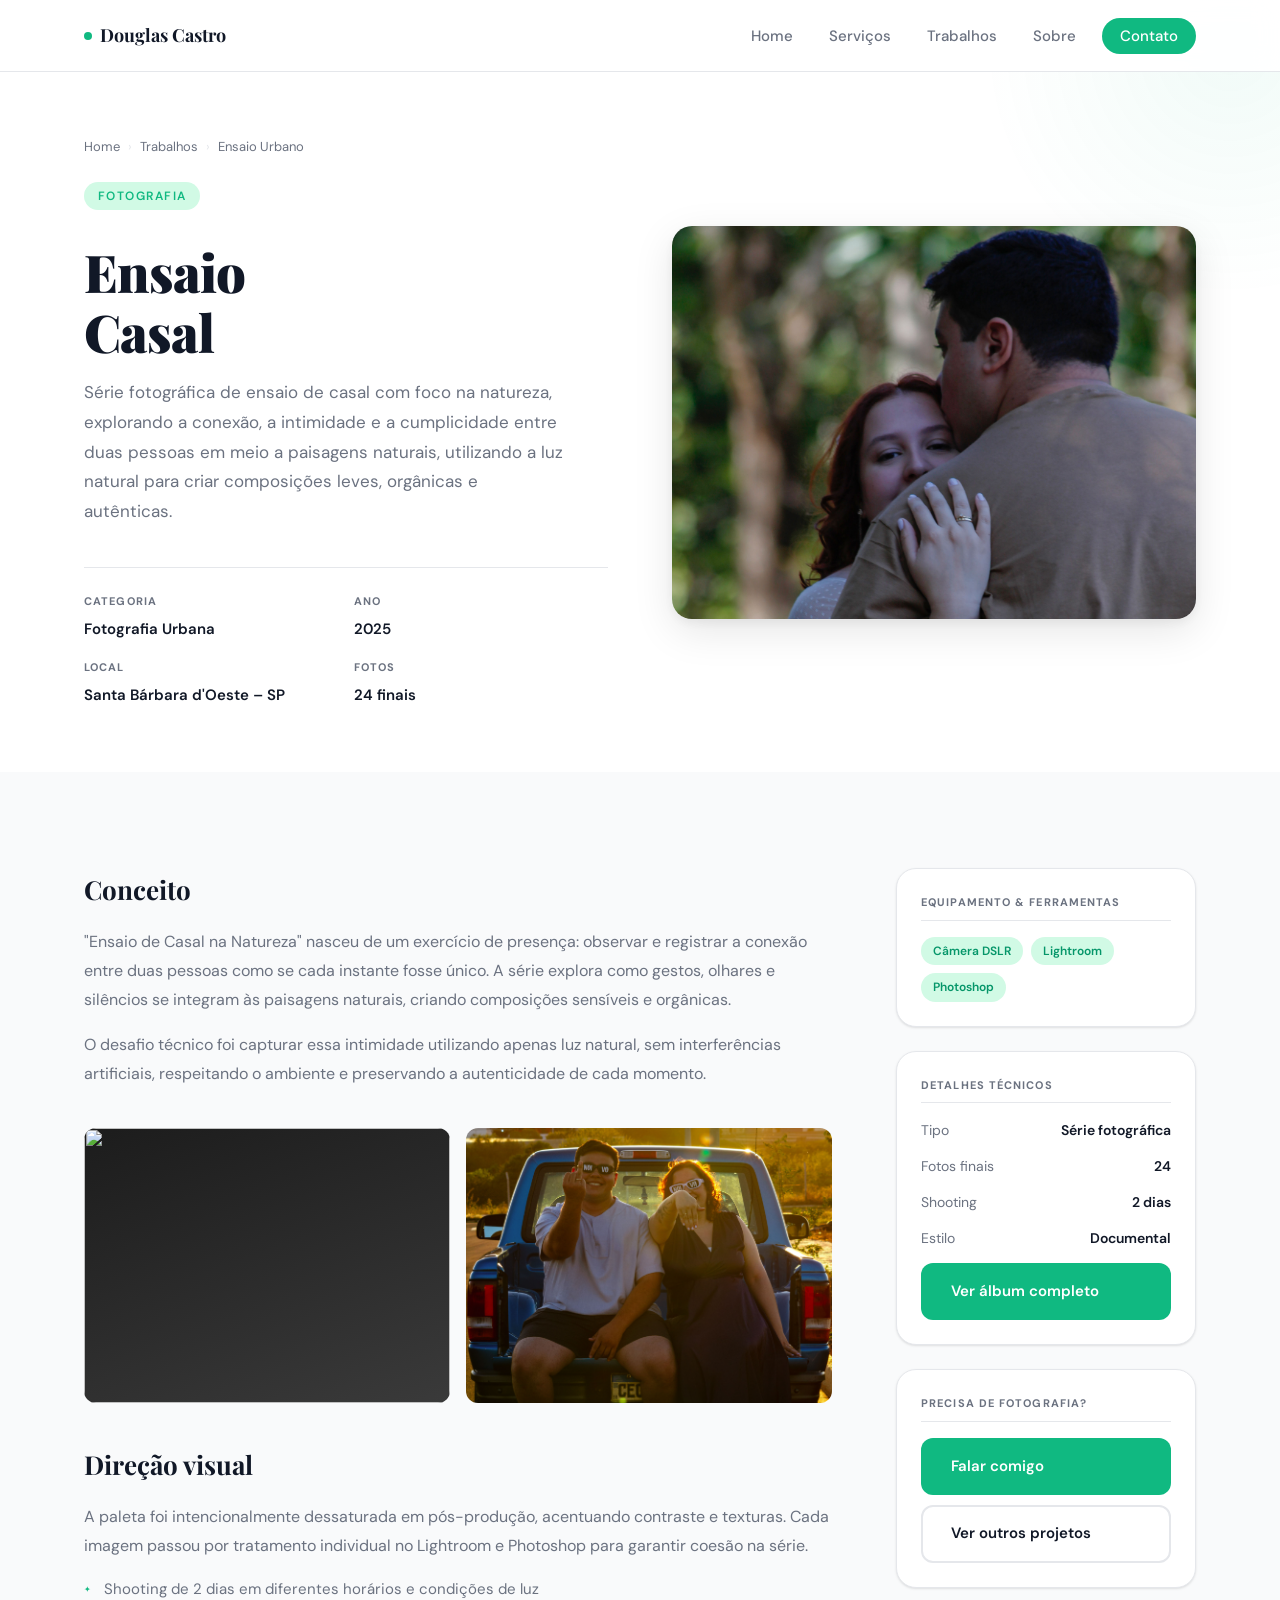
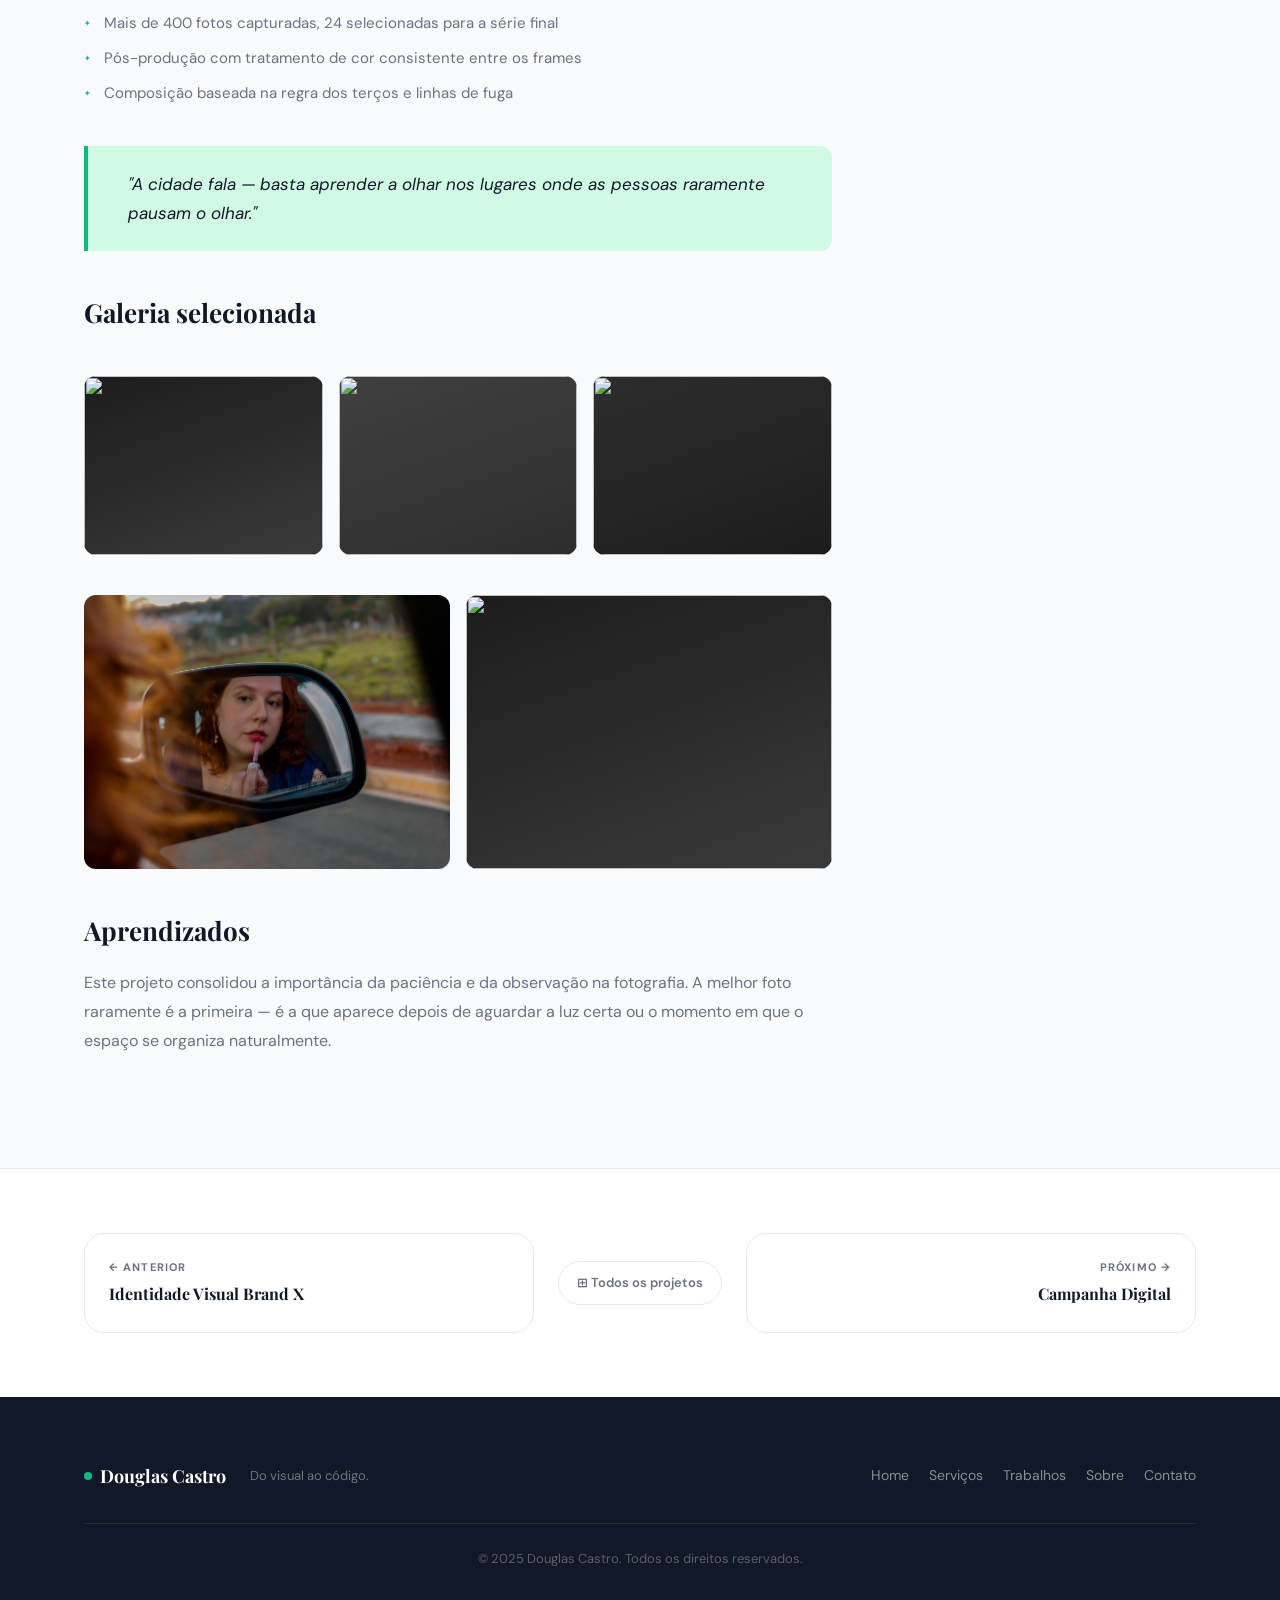
==== commit 1f6775fc: "att page ensaio" ====
--- a/projeto-ensaio-urbano.html
+++ b/projeto-ensaio-urbano.html
@@ -1,296 +1,362 @@
-<!DOCTYPE html>
+<!doctype html>
 <html lang="pt-BR">
-<head>
-  <meta charset="UTF-8" />
-  <meta name="viewport" content="width=device-width, initial-scale=1.0" />
-  <title>Ensaio Urbano — Douglas Castro</title>
-  <link rel="stylesheet" href="styles.css" />
-  <link rel="stylesheet" href="project.css" />
-  <link rel="preconnect" href="https://fonts.googleapis.com" />
-  <link rel="preconnect" href="https://fonts.gstatic.com" crossorigin />
-  <link href="https://fonts.googleapis.com/css2?family=Playfair+Display:wght@400;700;900&family=DM+Sans:wght@300;400;500;600&display=swap" rel="stylesheet" />
-  <style>
-    .cover-gradient {
-      background: linear-gradient(135deg, #1c1c1c 0%, #2d2d2d 50%, #404040 100%);
-    }
-    .cover-gradient::before {
-      content: '';
-      position: absolute;
-      inset: 0;
-      background-image:
-        linear-gradient(rgba(255,255,255,.03) 1px, transparent 1px),
-        linear-gradient(90deg, rgba(255,255,255,.03) 1px, transparent 1px);
-      background-size: 20px 20px;
-    }
-    .cover-gradient::after {
-      content: '◎';
-      position: absolute;
-      inset: 0;
-      display: flex;
-      align-items: center;
-      justify-content: center;
-      font-size: 5rem;
-      color: rgba(255,255,255,.08);
-    }
-    .img-g1 { background: linear-gradient(160deg, #1c1c1c, #3a3a3a); }
-    .img-g2 { background: linear-gradient(160deg, #2d2d2d, #1c1c1c); }
-    .img-g3 { background: linear-gradient(160deg, #404040, #2d2d2d); }
-    .img-g4 { background: linear-gradient(160deg, #1c1c1c, #404040); }
-    .img-label {
-      position: absolute;
-      inset: 0;
-      display: flex;
-      align-items: center;
-      justify-content: center;
-      font-family: var(--font-display);
-      font-size: 1.25rem;
-      color: rgba(255,255,255,.18);
-      letter-spacing: 0.08em;
-    }
-  </style>
-</head>
-<body>
-
-  <!-- HEADER -->
-  <header class="header">
-    <div class="container header__inner">
-      <a href="index.html" class="header__logo">
-        <span class="logo-dot"></span>Douglas Castro
-      </a>
-      <input type="checkbox" id="nav-toggle" class="nav-toggle" />
-      <label for="nav-toggle" class="nav-burger" aria-label="Menu">
-        <span></span><span></span><span></span>
-      </label>
-      <nav class="nav" aria-label="Navegação principal">
-        <ul class="nav__list">
-          <li><a href="index.html#home"      class="nav__link">Home</a></li>
-          <li><a href="index.html#servicos"  class="nav__link">Serviços</a></li>
-          <li><a href="index.html#trabalhos" class="nav__link">Trabalhos</a></li>
-          <li><a href="index.html#sobre"     class="nav__link">Sobre</a></li>
-          <li><a href="index.html#contato"   class="nav__link nav__link--cta">Contato</a></li>
-        </ul>
-      </nav>
-    </div>
-  </header>
-
-
-  <!-- HERO DO PROJETO -->
-  <section class="project-hero">
-    <div class="container project-hero__inner">
-
-      <div class="project-hero__text">
-        <nav class="breadcrumb" aria-label="Breadcrumb">
-          <a href="index.html">Home</a>
-          <span class="breadcrumb__sep">›</span>
+  <head>
+    <meta charset="UTF-8" />
+    <meta name="viewport" content="width=device-width, initial-scale=1.0" />
+    <title>Ensaio Urbano — Douglas Castro</title>
+    <link rel="stylesheet" href="styles.css" />
+    <link rel="stylesheet" href="project.css" />
+    <link rel="preconnect" href="https://fonts.googleapis.com" />
+    <link rel="preconnect" href="https://fonts.gstatic.com" crossorigin />
+    <link
+      href="https://fonts.googleapis.com/css2?family=Playfair+Display:wght@400;700;900&family=DM+Sans:wght@300;400;500;600&display=swap"
+      rel="stylesheet"
+    />
+    <style>
+      .cover-gradient {
+        background: linear-gradient(
+          135deg,
+          #1c1c1c 0%,
+          #2d2d2d 50%,
+          #404040 100%
+        );
+      }
+      .cover-gradient::before {
+        content: "";
+        position: absolute;
+        inset: 0;
+        background-image:
+          linear-gradient(rgba(255, 255, 255, 0.03) 1px, transparent 1px),
+          linear-gradient(90deg, rgba(255, 255, 255, 0.03) 1px, transparent 1px);
+        background-size: 20px 20px;
+      }
+      .cover-gradient::after {
+        content: "◎";
+        position: absolute;
+        inset: 0;
+        display: flex;
+        align-items: center;
+        justify-content: center;
+        font-size: 5rem;
+        color: rgba(255, 255, 255, 0.08);
+      }
+      .img-g1 {
+        background: linear-gradient(160deg, #1c1c1c, #3a3a3a);
+      }
+      .img-g2 {
+        background: linear-gradient(160deg, #2d2d2d, #1c1c1c);
+      }
+      .img-g3 {
+        background: linear-gradient(160deg, #404040, #2d2d2d);
+      }
+      .img-g4 {
+        background: linear-gradient(160deg, #1c1c1c, #404040);
+      }
+      .img-label {
+        position: absolute;
+        inset: 0;
+        display: flex;
+        align-items: center;
+        justify-content: center;
+        font-family: var(--font-display);
+        font-size: 1.25rem;
+        color: rgba(255, 255, 255, 0.18);
+        letter-spacing: 0.08em;
+      }
+
+      .project-gallery__item img {
+        width: 100%;
+        height: 100%;
+        object-fit: cover; /* preenche o quadro */
+        object-position: center; /* centraliza o foco da imagem */
+      }
+    </style>
+  </head>
+  <body>
+    <!-- HEADER -->
+    <header class="header">
+      <div class="container header__inner">
+        <a href="index.html" class="header__logo">
+          <span class="logo-dot"></span>Douglas Castro
+        </a>
+        <input type="checkbox" id="nav-toggle" class="nav-toggle" />
+        <label for="nav-toggle" class="nav-burger" aria-label="Menu">
+          <span></span><span></span><span></span>
+        </label>
+        <nav class="nav" aria-label="Navegação principal">
+          <ul class="nav__list">
+            <li><a href="index.html#home" class="nav__link">Home</a></li>
+            <li>
+              <a href="index.html#servicos" class="nav__link">Serviços</a>
+            </li>
+            <li>
+              <a href="index.html#trabalhos" class="nav__link">Trabalhos</a>
+            </li>
+            <li><a href="index.html#sobre" class="nav__link">Sobre</a></li>
+            <li>
+              <a href="index.html#contato" class="nav__link nav__link--cta"
+                >Contato</a
+              >
+            </li>
+          </ul>
+        </nav>
+      </div>
+    </header>
+
+    <!-- HERO DO PROJETO -->
+    <section class="project-hero">
+      <div class="container project-hero__inner">
+        <div class="project-hero__text">
+          <nav class="breadcrumb" aria-label="Breadcrumb">
+            <a href="index.html">Home</a>
+            <span class="breadcrumb__sep">›</span>
+            <a href="index.html#trabalhos">Trabalhos</a>
+            <span class="breadcrumb__sep">›</span>
+            <span>Ensaio Urbano</span>
+          </nav>
+
+          <div class="project-hero__meta">
+            <span class="section__tag">Fotografia</span>
+          </div>
+
+          <h1 class="project-hero__title">Ensaio<br />Casal</h1>
+
+          <p class="project-hero__desc">
+            Série fotográfica de ensaio de casal com foco na natureza,
+            explorando a conexão, a intimidade e a cumplicidade entre duas
+            pessoas em meio a paisagens naturais, utilizando a luz natural para
+            criar composições leves, orgânicas e autênticas.
+          </p>
+
+          <div class="project-hero__info">
+            <div class="project-info-item">
+              <span class="project-info-item__label">Categoria</span>
+              <span class="project-info-item__value">Fotografia Urbana</span>
+            </div>
+            <div class="project-info-item">
+              <span class="project-info-item__label">Ano</span>
+              <span class="project-info-item__value">2025</span>
+            </div>
+            <div class="project-info-item">
+              <span class="project-info-item__label">Local</span>
+              <span class="project-info-item__value"
+                >Santa Bárbara d'Oeste – SP</span
+              >
+            </div>
+            <div class="project-info-item">
+              <span class="project-info-item__label">Fotos</span>
+              <span class="project-info-item__value">24 finais</span>
+            </div>
+          </div>
+        </div>
+
+        <div class="project-hero__visual">
+          <div class="project-hero__cover">
+            <img src="img/ensaio1/_MG_5820.jpg" alt="" />
+            <!-- <div class="project-hero__cover-bg cover-gradient"></div> -->
+          </div>
+          <!-- <div class="project-hero__decor"></div> -->
+        </div>
+      </div>
+      <div class="project-hero__bg-circle" aria-hidden="true"></div>
+    </section>
+
+    <!-- CORPO DO PROJETO -->
+    <section class="project-body">
+      <div class="container project-body__inner">
+        <article class="project-content">
+          <h2>Conceito</h2>
+          <p>
+            "Ensaio de Casal na Natureza" nasceu de um exercício de presença:
+            observar e registrar a conexão entre duas pessoas como se cada
+            instante fosse único. A série explora como gestos, olhares e
+            silêncios se integram às paisagens naturais, criando composições
+            sensíveis e orgânicas.
+          </p>
+          <p>
+            O desafio técnico foi capturar essa intimidade utilizando apenas luz
+            natural, sem interferências artificiais, respeitando o ambiente e
+            preservando a autenticidade de cada momento.
+          </p>
+
+          <div class="project-gallery project-gallery--2">
+            <div class="project-gallery__item img-g1">
+              <img src="img/ensaio1/_MG_5910.jpg" alt="" />
+              <!-- <span class="img-label">Linhas</span> -->
+            </div>
+            <div class="project-gallery__item img-g2">
+              <img src="img/ensaio1/_MG_5920.jpg" alt="" />
+              <!-- <span class="img-label">Sombras</span> -->
+            </div>
+          </div>
+
+          <h2>Direção visual</h2>
+          <p>
+            A paleta foi intencionalmente dessaturada em pós-produção,
+            acentuando contraste e texturas. Cada imagem passou por tratamento
+            individual no Lightroom e Photoshop para garantir coesão na série.
+          </p>
+
+          <ul>
+            <li>
+              Shooting de 2 dias em diferentes horários e condições de luz
+            </li>
+            <li>
+              Mais de 400 fotos capturadas, 24 selecionadas para a série final
+            </li>
+            <li>
+              Pós-produção com tratamento de cor consistente entre os frames
+            </li>
+            <li>Composição baseada na regra dos terços e linhas de fuga</li>
+          </ul>
+
+          <div class="project-highlight">
+            <p>
+              "A cidade fala — basta aprender a olhar nos lugares onde as
+              pessoas raramente pausam o olhar."
+            </p>
+          </div>
+
+          <h2>Galeria selecionada</h2>
+
+          <div class="project-gallery project-gallery--3">
+            <div class="project-gallery__item img-g1">
+              <img src="img/ensaio1/_MG_5881.jpg" alt="" />
+              <!-- <span class="img-label">Fachada</span> -->
+            </div>
+            <div class="project-gallery__item img-g3">
+              <img src="img/ensaio1/_MG_5893.jpg" alt="" />
+              <!-- <span class="img-label">Calçada</span> -->
+            </div>
+            <div class="project-gallery__item img-g2">
+              <img src="img/ensaio1/_MG_5883.jpg" alt="" />
+              <!-- <span class="img-label">Reflexo</span> -->
+            </div>
+          </div>
+
+          <div class="project-gallery project-gallery--2">
+            <div class="project-gallery__item img-g4">
+              <img src="img/ensaio1/_MG_5931.jpg" alt="" />
+
+              <!-- <span class="img-label">Escada</span> -->
+            </div>
+            <div class="project-gallery__item img-g1">
+              <img src="img/ensaio1/_MG_5929.jpg" alt="" />
+
+              <!-- <span class="img-label">Janelas</span> -->
+            </div>
+          </div>
+
+          <h2>Aprendizados</h2>
+          <p>
+            Este projeto consolidou a importância da paciência e da observação
+            na fotografia. A melhor foto raramente é a primeira — é a que
+            aparece depois de aguardar a luz certa ou o momento em que o espaço
+            se organiza naturalmente.
+          </p>
+        </article>
+
+        <!-- Sidebar -->
+        <aside class="project-sidebar">
+          <div class="sidebar-card">
+            <p class="sidebar-card__title">Equipamento & Ferramentas</p>
+            <div class="sidebar-tags">
+              <span class="sidebar-tag">Câmera DSLR</span>
+              <span class="sidebar-tag">Lightroom</span>
+              <span class="sidebar-tag">Photoshop</span>
+            </div>
+          </div>
+
+          <div class="sidebar-card">
+            <p class="sidebar-card__title">Detalhes técnicos</p>
+            <ul class="sidebar-list">
+              <li class="sidebar-list__item">
+                <span class="sidebar-list__key">Tipo</span>
+                <span class="sidebar-list__val">Série fotográfica</span>
+              </li>
+              <li class="sidebar-list__item">
+                <span class="sidebar-list__key">Fotos finais</span>
+                <span class="sidebar-list__val">24</span>
+              </li>
+              <li class="sidebar-list__item">
+                <span class="sidebar-list__key">Shooting</span>
+                <span class="sidebar-list__val">2 dias</span>
+              </li>
+              <li class="sidebar-list__item">
+                <span class="sidebar-list__key">Estilo</span>
+                <span class="sidebar-list__val">Documental</span>
+              </li>
+              <li>
+                <div class="sidebar-cta">
+                  <a
+                    href="https://www.flickr.com/photos/castroarchives/albums/72177720333095719/"
+                    class="btn btn--primary"
+                    target="_blank"
+                    >Ver álbum completo</a
+                  >
+                </div>
+              </li>
+            </ul>
+          </div>
+
+          <div class="sidebar-card">
+            <p class="sidebar-card__title">Precisa de fotografia?</p>
+            <div class="sidebar-cta">
+              <a href="index.html#contato" class="btn btn--primary"
+                >Falar comigo</a
+              >
+              <a href="index.html#trabalhos" class="btn btn--ghost"
+                >Ver outros projetos</a
+              >
+            </div>
+          </div>
+        </aside>
+      </div>
+    </section>
+
+    <!-- NAVEGAÇÃO ENTRE PROJETOS -->
+    <nav class="project-nav" aria-label="Navegação entre projetos">
+      <div class="container project-nav__inner">
+        <a
+          href="projeto-identidade-brand-x.html"
+          class="project-nav__link project-nav__link--prev"
+        >
+          <span class="project-nav__label">← Anterior</span>
+          <span class="project-nav__name">Identidade Visual Brand X</span>
+        </a>
+        <div class="project-nav__center">
+          <a href="index.html#trabalhos" class="project-nav__all"
+            >⊞ Todos os projetos</a
+          >
+        </div>
+        <a
+          href="projeto-campanha-digital.html"
+          class="project-nav__link project-nav__link--next"
+        >
+          <span class="project-nav__label">Próximo →</span>
+          <span class="project-nav__name">Campanha Digital</span>
+        </a>
+      </div>
+    </nav>
+
+    <!-- FOOTER -->
+    <footer class="footer">
+      <div class="container footer__inner">
+        <div class="footer__brand">
+          <span class="logo-dot"></span>Douglas Castro
+          <p class="footer__tagline">Do visual ao código.</p>
+        </div>
+        <nav class="footer__nav" aria-label="Rodapé">
+          <a href="index.html#home">Home</a>
+          <a href="index.html#servicos">Serviços</a>
           <a href="index.html#trabalhos">Trabalhos</a>
-          <span class="breadcrumb__sep">›</span>
-          <span>Ensaio Urbano</span>
+          <a href="index.html#sobre">Sobre</a>
+          <a href="index.html#contato">Contato</a>
         </nav>
-
-        <div class="project-hero__meta">
-          <span class="section__tag">Fotografia</span>
-        </div>
-
-        <h1 class="project-hero__title">Ensaio<br />Urbano</h1>
-
-        <p class="project-hero__desc">
-          Série fotográfica que explora a geometria, as texturas e a luz natural
-          da cidade — encontrando beleza silenciosa nas estruturas do cotidiano.
+        <p class="footer__copy">
+          © 2025 Douglas Castro. Todos os direitos reservados.
         </p>
-
-        <div class="project-hero__info">
-          <div class="project-info-item">
-            <span class="project-info-item__label">Categoria</span>
-            <span class="project-info-item__value">Fotografia Urbana</span>
-          </div>
-          <div class="project-info-item">
-            <span class="project-info-item__label">Ano</span>
-            <span class="project-info-item__value">2024</span>
-          </div>
-          <div class="project-info-item">
-            <span class="project-info-item__label">Local</span>
-            <span class="project-info-item__value">Praia Grande – SP</span>
-          </div>
-          <div class="project-info-item">
-            <span class="project-info-item__label">Fotos</span>
-            <span class="project-info-item__value">24 finais</span>
-          </div>
-        </div>
-      </div>
-
-      <div class="project-hero__visual">
-        <div class="project-hero__cover">
-          <div class="project-hero__cover-bg cover-gradient"></div>
-        </div>
-        <div class="project-hero__decor"></div>
-      </div>
-    </div>
-    <div class="project-hero__bg-circle" aria-hidden="true"></div>
-  </section>
-
-
-  <!-- CORPO DO PROJETO -->
-  <section class="project-body">
-    <div class="container project-body__inner">
-
-      <article class="project-content">
-
-        <h2>Conceito</h2>
-        <p>
-          "Ensaio Urbano" nasceu de um exercício de atenção: fotografar a cidade como
-          se fosse a primeira vez. A série explora como linhas, sombras e repetições
-          arquitetônicas formam composições quase abstratas quando vistas com olhar atento.
-        </p>
-        <p>
-          O desafio técnico foi capturar essa geometria usando apenas luz natural,
-          sem flash ou iluminação artificial, respeitando o ambiente e preservando
-          a atmosfera real de cada cena.
-        </p>
-
-        <div class="project-gallery project-gallery--2">
-          <div class="project-gallery__item img-g1">
-            <span class="img-label">Linhas</span>
-          </div>
-          <div class="project-gallery__item img-g2">
-            <span class="img-label">Sombras</span>
-          </div>
-        </div>
-
-        <h2>Direção visual</h2>
-        <p>
-          A paleta foi intencionalmente dessaturada em pós-produção, acentuando
-          contraste e texturas. Cada imagem passou por tratamento individual no
-          Lightroom e Photoshop para garantir coesão na série.
-        </p>
-
-        <ul>
-          <li>Shooting de 3 dias em diferentes horários e condições de luz</li>
-          <li>Mais de 400 fotos capturadas, 24 selecionadas para a série final</li>
-          <li>Pós-produção com tratamento de cor consistente entre os frames</li>
-          <li>Composição baseada na regra dos terços e linhas de fuga</li>
-        </ul>
-
-        <div class="project-highlight">
-          <p>
-            "A cidade fala — basta aprender a olhar nos lugares onde as pessoas
-            raramente pausam o olhar."
-          </p>
-        </div>
-
-        <h2>Galeria selecionada</h2>
-
-        <div class="project-gallery project-gallery--3">
-          <div class="project-gallery__item img-g1">
-            <span class="img-label">Fachada</span>
-          </div>
-          <div class="project-gallery__item img-g3">
-            <span class="img-label">Calçada</span>
-          </div>
-          <div class="project-gallery__item img-g2">
-            <span class="img-label">Reflexo</span>
-          </div>
-        </div>
-
-        <div class="project-gallery project-gallery--2">
-          <div class="project-gallery__item img-g4">
-            <span class="img-label">Escada</span>
-          </div>
-          <div class="project-gallery__item img-g1">
-            <span class="img-label">Janelas</span>
-          </div>
-        </div>
-
-        <h2>Aprendizados</h2>
-        <p>
-          Este projeto consolidou a importância da paciência e da observação na fotografia.
-          A melhor foto raramente é a primeira — é a que aparece depois de aguardar
-          a luz certa ou o momento em que o espaço se organiza naturalmente.
-        </p>
-
-      </article>
-
-      <!-- Sidebar -->
-      <aside class="project-sidebar">
-
-        <div class="sidebar-card">
-          <p class="sidebar-card__title">Equipamento & Ferramentas</p>
-          <div class="sidebar-tags">
-            <span class="sidebar-tag">Câmera DSLR</span>
-            <span class="sidebar-tag">Lightroom</span>
-            <span class="sidebar-tag">Photoshop</span>
-          </div>
-        </div>
-
-        <div class="sidebar-card">
-          <p class="sidebar-card__title">Detalhes técnicos</p>
-          <ul class="sidebar-list">
-            <li class="sidebar-list__item">
-              <span class="sidebar-list__key">Tipo</span>
-              <span class="sidebar-list__val">Série fotográfica</span>
-            </li>
-            <li class="sidebar-list__item">
-              <span class="sidebar-list__key">Fotos finais</span>
-              <span class="sidebar-list__val">24</span>
-            </li>
-            <li class="sidebar-list__item">
-              <span class="sidebar-list__key">Shooting</span>
-              <span class="sidebar-list__val">3 dias</span>
-            </li>
-            <li class="sidebar-list__item">
-              <span class="sidebar-list__key">Estilo</span>
-              <span class="sidebar-list__val">Documental</span>
-            </li>
-          </ul>
-        </div>
-
-        <div class="sidebar-card">
-          <p class="sidebar-card__title">Precisa de fotografia?</p>
-          <div class="sidebar-cta">
-            <a href="index.html#contato" class="btn btn--primary">Falar comigo</a>
-            <a href="index.html#trabalhos" class="btn btn--ghost">Ver outros projetos</a>
-          </div>
-        </div>
-
-      </aside>
-    </div>
-  </section>
-
-
-  <!-- NAVEGAÇÃO ENTRE PROJETOS -->
-  <nav class="project-nav" aria-label="Navegação entre projetos">
-    <div class="container project-nav__inner">
-      <a href="projeto-identidade-brand-x.html" class="project-nav__link project-nav__link--prev">
-        <span class="project-nav__label">← Anterior</span>
-        <span class="project-nav__name">Identidade Visual Brand X</span>
-      </a>
-      <div class="project-nav__center">
-        <a href="index.html#trabalhos" class="project-nav__all">⊞ Todos os projetos</a>
-      </div>
-      <a href="projeto-campanha-digital.html" class="project-nav__link project-nav__link--next">
-        <span class="project-nav__label">Próximo →</span>
-        <span class="project-nav__name">Campanha Digital</span>
-      </a>
-    </div>
-  </nav>
-
-
-  <!-- FOOTER -->
-  <footer class="footer">
-    <div class="container footer__inner">
-      <div class="footer__brand">
-        <span class="logo-dot"></span>Douglas Castro
-        <p class="footer__tagline">Do visual ao código.</p>
-      </div>
-      <nav class="footer__nav" aria-label="Rodapé">
-        <a href="index.html#home">Home</a>
-        <a href="index.html#servicos">Serviços</a>
-        <a href="index.html#trabalhos">Trabalhos</a>
-        <a href="index.html#sobre">Sobre</a>
-        <a href="index.html#contato">Contato</a>
-      </nav>
-      <p class="footer__copy">© 2025 Douglas Castro. Todos os direitos reservados.</p>
-    </div>
-  </footer>
-
-</body>
+      </div>
+    </footer>
+  </body>
 </html>
